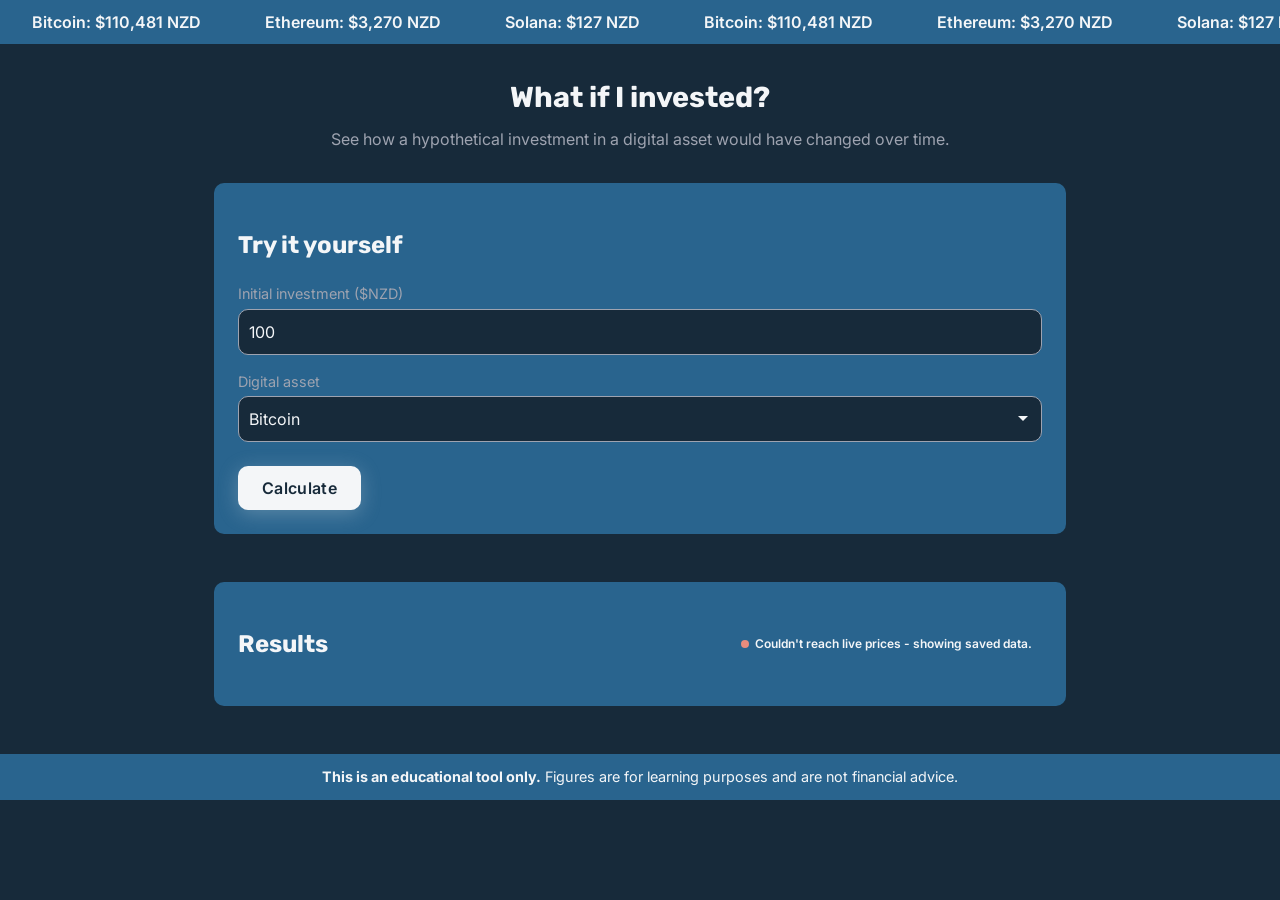
==== calculator.html @ bf54934c "Added landing page, animated background, split status message, spacing/gap fixes" ====
<!DOCTYPE html>
<html lang="en">
  <head>
    <meta charset="UTF-8" />
    <!-- This makes the page render properly on mobile widths instead of zoomed-out desktop view -->
    <meta name="viewport" content="width=device-width, initial-scale=1.0" />
    <title>What if I invested?</title>

    <!-- Preconnect makes the Google Fonts request faster -->
    <link rel="preconnect" href="https://fonts.googleapis.com">
    <link rel="preconnect" href="https://fonts.gstatic.com" crossorigin>
    <!-- Loads Inter (body text) and Rubik (headings) -->
    <link href="https://fonts.googleapis.com/css2?family=Inter:wght@400;500;600&family=Rubik:wght@500;700&display=swap" rel="stylesheet">

    <link rel="stylesheet" href="./style.css" />
  </head>

  <body>
    <div class="price-ticker" aria-hidden="true">
  <div class="ticker-track" id="ticker-track"></div>
</div>
    

    <header class="site-header">
      <h1>What if I invested?</h1>
      <p class="subtitle">See how a hypothetical investment in a digital asset would have changed over time.</p>
    </header>


    <main id="app">
      <!-- Input panel: investment amount and asset selector -->
      <section class="input-panel" aria-labelledby="input-heading">
        <h2 id="input-heading">Try it yourself</h2>
        <form id="investment-form">
          <div class="field">
            <label for="amount">Initial investment ($NZD)</label>
            <input type="number" id="amount" name="amount" min="1" step="1" value="100" required />
          </div>
          <div class="field">
            <label for="asset">Digital asset</label>
            <!-- This is filled in automatically by script.js -->
            <select id="asset" name="asset" required>
              <option value="" disabled selected>Select an asset</option>
            </select>
          </div>
          <button type="submit" class="calculate-btn">Calculate</button>
        </form>
      </section>

      <!-- aria-live means screen readers announce this when it changes (loading/error states) -->
      <p id="status-message" class="status-message" aria-live="polite"></p>

      <!-- Result cards get injected here by script.js -->
      <section class="results-dashboard" aria-labelledby="results-heading">
  <div class="results-header">
    <h2 id="results-heading">Results</h2>
    <p id="data-status-badge" class="status-badge" aria-live="polite"></p>
  </div>
  <div class="cards" id="results-cards"></div>
    </section>
    </main>

<!-- Disclaimer banner - covers the ethical messaging implication (not financial advice) -->
    <div class="disclaimer" role="note">
      <p><strong>This is an educational tool only.</strong> Figures are for learning purposes and are not financial advice.</p>
    </div>


    <!-- defer means this runs after the HTML has fully loaded -->
    <script src="./script.js" defer></script>
  </body>
</html>
---- style.css ----
/* Custom properties - this is one of the two advanced techniques */
:root {
  --bg-page: #172A3A;     /* deep space blue background for the page */
  --bg-card: #29648E;    /* lighter baltic blue for cards, to make them stand out */
  --text-main: #f4f6f8; /* platinum for main text, to reduce eye strain */
  --text-muted: #9EA3B0; /* cool steel */
  --accent: #f4f6f8; /* platinum for accent, to make it pop against the dark background */
  --accent-hover: #3D7BA5; /* cool steel for hover state, to make it pop against the dark background */
  --radius: 10px;
  --spacing: 8px;
  --positive: #7FD98A; /* green for gains */
  --negative: #E88C7D; /* red for losses, but also avoids clashing with the warm colour palette */
}

* { box-sizing: border-box; } /* this makes the padding not ruin the element's width */

body {
  margin: 0;
  background: var(--bg-page);
  color: var(--text-main);
  font-family: "Inter", system-ui, sans-serif;
  line-height: 1.5;
}

h1, h2, h3, .card-title {
  font-family: "Rubik", "Inter", sans-serif; /* headings use the display font */
}

.disclaimer {
  background: var(--bg-card);
  color: var(--text-main);
  text-align: center;
  padding: calc(var(--spacing) * 1.5);
  font-size: 0.9rem;
}
.disclaimer p { margin: 0; }

.site-header {
  padding: calc(var(--spacing) * 4) calc(var(--spacing) * 3);
  text-align: center;
}
.site-header h1 { margin: 0 0 var(--spacing) 0; font-size: 1.8rem; }
.subtitle { color: var(--text-muted); margin: 0; }


.landing {
  position: relative;
  overflow: hidden;
  min-height: 100vh;
  max-width: none;
  margin: 0;
  display: flex;
  flex-direction: column;
  align-items: center;
  justify-content: center;
  text-align: center;
  gap: calc(var(--spacing) * 1);
  padding: calc(var(--spacing) * 3);
}

.landing::before {
  content: "";
  position: absolute;
  inset: -20%;
  background:
  radial-gradient(circle at 20% 30%, var(--bg-card) 0%, transparent 45%),
  radial-gradient(circle at 80% 70%, var(--accent-hover) 0%, transparent 45%);
  opacity: 0.5;
  animation: drift 14s ease-in-out infinite alternate;
  z-index: 0;
}


.landing h1,
.landing .subtitle,
.landing .calculate-btn {
  position: relative;
  z-index: 1; /* keeps the content above the animated background */
}

@keyframes drift {
  from { transform: translate(-4%, -3%) scale(1); }
  to { transform: translate(4%, 3%) scale(1.12); }
}


@media (prefers-reduced-motion: reduce) {
  .landing::before { animation: none; }
}


.landing .subtitle {
  max-width: 500px;
  margin: 0;
}


.price-ticker {
  width: 100%;
  overflow: hidden;
  background: var(--bg-card);
  padding: calc(var(--spacing) * 1.25) 0;
  min-height: 44px;
}

.ticker-track {
  display: inline-flex;
  white-space: nowrap;
  animation: ticker-scroll 18s linear infinite;
  will-change: transform;
}

.ticker-item {
  flex-shrink: 0;
  padding: 0 calc(var(--spacing) * 4);
  font-weight: 600;
  color: var(--text-main);
}
@keyframes ticker-scroll {
  from { transform: translateX(0); }
  to { transform: translateX(-33.333%); }
}

/* Respects users who've asked their OS/browser to reduce motion */
@media (prefers-reduced-motion: reduce) {
  .ticker-track { animation: none; }
}

/* The interface will be displayed as a column by default */
main {
  display: flex;
  flex-direction: column;
  gap: calc(var(--spacing) * 3);
  padding: 0 calc(var(--spacing) * 3) calc(var(--spacing) * 6);
  max-width: 900px;
  margin: 0 auto;
}

.input-panel, .results-dashboard {
  background: var(--bg-card);
  border-radius: var(--radius);
  padding: calc(var(--spacing) * 3);
}

.field { display: flex; flex-direction: column; gap: 4px; margin-bottom: calc(var(--spacing) * 2); }
label { font-size: 0.9rem; color: var(--text-muted); }

input, select, button {
  font-family: "Inter", sans-serif;
  font-size: 1rem;
  padding: calc(var(--spacing) * 1.5) calc(var(--spacing) * 1.25); /* more vertical padding */
  min-height: 44px; /* ensures touch target meets the accessibility minimum of 44px */
  border-radius: var(--radius);
  border: 1px solid var(--text-muted);
  background: var(--bg-page);
  color: var(--text-main);
}

select {
  appearance: none;
  -webkit-appearance: none;
  background-image: url("data:image/svg+xml,%3Csvg xmlns='http://www.w3.org/2000/svg' width='12' height='8' viewBox='0 0 12 8'%3E%3Cpath fill='%23f4f6f8' d='M1 1l5 5 5-5'/%3E%3C/svg%3E");
  background-repeat: no-repeat;
  background-position: right calc(var(--spacing) * 1.5) center;
  padding-right: calc(var(--spacing) * 4); /* room for the arrow */
  cursor: pointer;
  transition: border-color 0.2s ease, box-shadow 0.2s ease;
}

select:hover {
  border-color: var(--accent);
}


button {
  background: var(--accent);
  color: var(--bg-page);
  border: none;
  cursor: pointer;
  font-weight: 600;
  transition: background 0.2s ease;
}


button:hover {
  background: var(--accent-hover);
}


.calculate-btn {
  background-color: var(--accent);
  color: var(--bg-page);
  border: none;
  padding: calc(var(--spacing) * 1.5) calc(var(--spacing) * 3);
  min-height: 44px;
  margin-top: calc(var(--spacing) * 1); /* small gap so the hover lift has room */
  border-radius: var(--radius);
  font-family: "Inter", sans-serif;
  font-weight: 600;
  font-size: 1rem;
  letter-spacing: 0.02em;
  cursor: pointer;
  box-shadow: 0 4px 20px rgba(244, 246, 248, 0.25);
  transition: transform 0.2s ease, box-shadow 0.2s ease, background-color 0.2s ease;
  display: inline-block;
  text-decoration: none;
}

.calculate-btn:hover {
  background-color: var(--accent-hover);
  color: var(--text-main);
  transform: translateY(-2px);
  box-shadow: 0 8px 28px rgba(244, 246, 248, 0.35);
}

.calculate-btn:active {
  transform: translateY(0);
  box-shadow: 0 2px 10px rgba(244, 246, 248, 0.2);
}

/* Visible focus indicator for keyboard users - demonstrating accessibility */
input:focus-visible,
select:focus-visible,
button:focus-visible {
  outline: 3px solid var(--accent);
  outline-offset: 2px;
  border-radius: var(--radius);
}


.status-message { min-height: 0; margin: 0;color: var(--text-muted); }

.results-header {
  display: flex;
  align-items: center;
  justify-content: space-between;
  flex-wrap: wrap;
  gap: calc(var(--spacing) * 0.5);
}

.status-badge {
  display: inline-flex;
  align-items: center;
  gap: 6px;
  font-size: 0.75rem;
  font-weight: 600;
  color: var(--text-main);
  padding: 4px 10px;
  border-radius: calc(var(--radius) / 2);
  margin: 0;
}

.status-badge::before {
  content: "";
  width: 8px;
  height: 8px;
  border-radius: 50%;
  background: var(--text-muted);
  flex-shrink: 0;
}

.status-badge.live::before {
  background: var(--accent);
}

.status-badge.fallback::before {
  background: var(--negative);
}



.card {
  background: var(--bg-page);
  color: var(--text-main);
  border-radius: var(--radius);
  padding: calc(var(--spacing) * 2.5);
  margin: calc(var(--spacing) * 1.25);
  transition: box-shadow 0.25s ease;
}

.card:hover {
  box-shadow: 0 0 0 1px var(--accent), 0 10px 30px rgba(244, 246, 248, 0.25);
}


.card p { margin: 4px 0; }

/* colour codes gain vs loss, based on user feedback that the plain text didn't stand out enough */
.positive { color: var(--positive); font-weight: 600; }
.negative { color: var(--negative); font-weight: 600; }

/* For wider screens, display cards in a 3-column grid */
@media (min-width: 64rem) {
  .cards { display: grid; grid-template-columns: repeat(3, 1fr); }
}
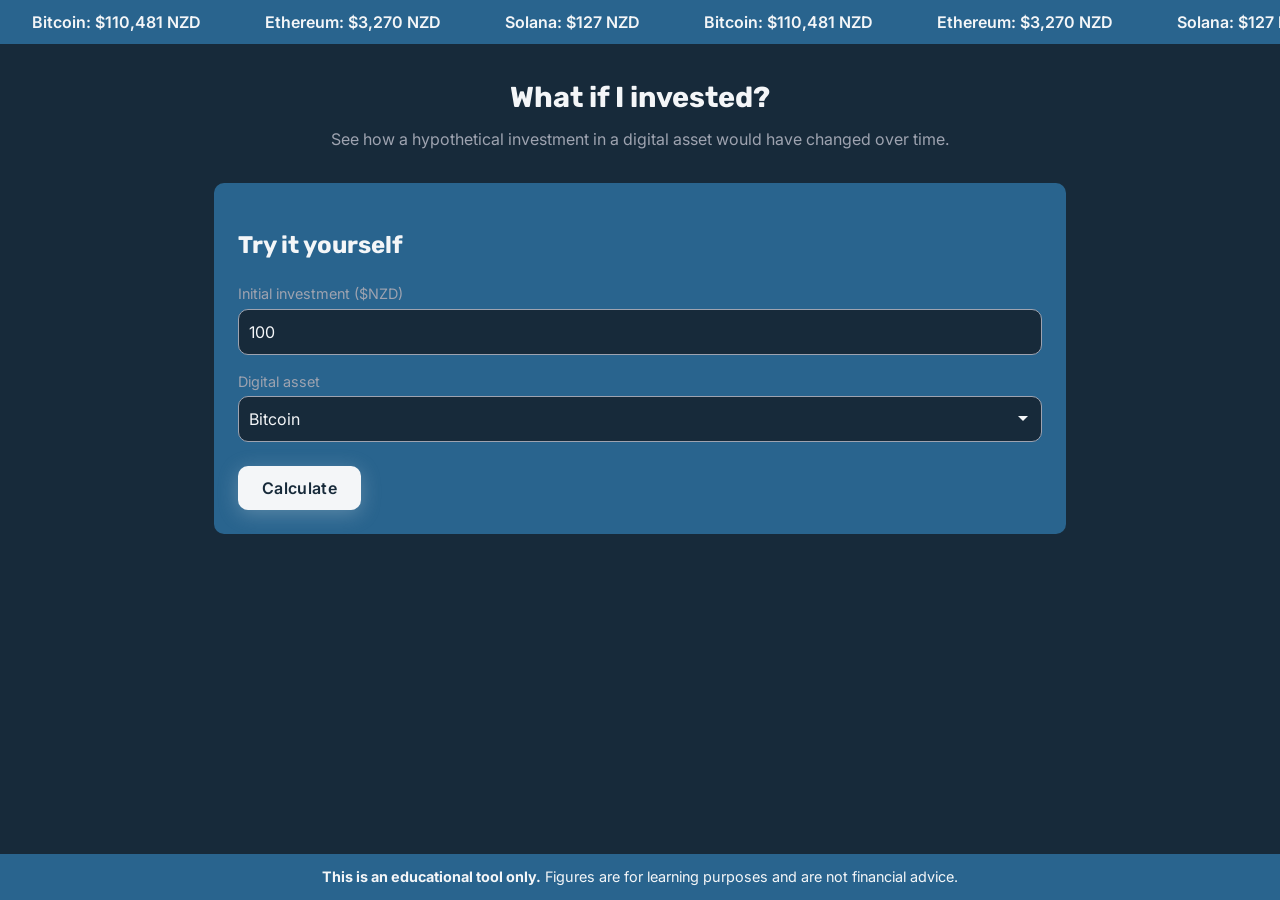
==== commit 5d7a22d2: "Add investment comparison chart, hide results until calculated, fix layout bugs" ====
--- a/calculator.html
+++ b/calculator.html
@@ -51,12 +51,15 @@
       <p id="status-message" class="status-message" aria-live="polite"></p>
 
       <!-- Result cards get injected here by script.js -->
-      <section class="results-dashboard" aria-labelledby="results-heading">
+      <section class="results-dashboard hidden" id="results-dashboard" aria-labelledby="results-heading">
   <div class="results-header">
     <h2 id="results-heading">Results</h2>
     <p id="data-status-badge" class="status-badge" aria-live="polite"></p>
   </div>
   <div class="cards" id="results-cards"></div>
+  <div class="chart-container" id="results-chart" aria-hidden="true">
+  <p class="chart-heading">Price trend (1 year ago → now)</p>
+</div>
     </section>
     </main>
 
--- a/style.css
+++ b/style.css
@@ -16,6 +16,9 @@
 
 body {
   margin: 0;
+  min-height: 100vh;
+  display: flex;
+  flex-direction: column;
   background: var(--bg-page);
   color: var(--text-main);
   font-family: "Inter", system-ui, sans-serif;
@@ -32,6 +35,7 @@
   text-align: center;
   padding: calc(var(--spacing) * 1.5);
   font-size: 0.9rem;
+  margin-top: auto;
 }
 .disclaimer p { margin: 0; }
 
@@ -132,6 +136,7 @@
   flex-direction: column;
   gap: calc(var(--spacing) * 3);
   padding: 0 calc(var(--spacing) * 3) calc(var(--spacing) * 6);
+  width: 100%;
   max-width: 900px;
   margin: 0 auto;
 }
@@ -289,6 +294,74 @@
 .positive { color: var(--positive); font-weight: 600; }
 .negative { color: var(--negative); font-weight: 600; }
 
+.chart-container {
+  margin-top: calc(var(--spacing) * 5);
+  padding: calc(var(--spacing) * 2);
+}
+
+.chart-heading {
+  font-size: 0.9rem;
+  color: var(--text-main);
+  margin: 0 0 calc(var(--spacing) * 3) 0;
+}
+
+.chart-bars {
+  display: flex;
+  align-items: flex-end;
+  gap: calc(var(--spacing) * 3);
+  height: 160px;
+}
+
+.chart-bar-wrap {
+  flex: 1;
+  display: flex;
+  flex-direction: column;
+  align-items: center;
+  height: 100%;
+  justify-content: flex-end;
+}
+
+.chart-bar-value {
+  font-size: 1rem;
+  font-weight: 700;
+  color: var(--text-main);
+  margin-bottom: calc(var(--spacing) * 1);
+  letter-spacing: 0.01em;
+}
+
+.chart-bar {
+  width: 100%;
+  border-radius: var(--radius) var(--radius) 0 0;
+  min-height: 4px;
+  transition: height 0.6s cubic-bezier(0.22, 1, 0.36, 1);
+  position: relative;
+  overflow: hidden;
+  background: var(--accent-hover); /* muted blue for past timeframes */
+}
+
+.chart-bar::after {
+  content: "";
+  position: absolute;
+  inset: 0;
+  background: linear-gradient(180deg, rgba(244, 246, 248, 0.25), transparent 60%);
+}
+
+.chart-bar.now {
+  background: var(--accent); /* bright highlight for the "Now" bar */
+}
+
+.chart-bar-label {
+  font-size: 0.85rem;
+  font-weight: 600;
+  color: var(--text-main);
+  margin-top: calc(var(--spacing) * 1);
+}
+
+.hidden {
+  display: none;
+}
+
+
 /* For wider screens, display cards in a 3-column grid */
 @media (min-width: 64rem) {
   .cards { display: grid; grid-template-columns: repeat(3, 1fr); }
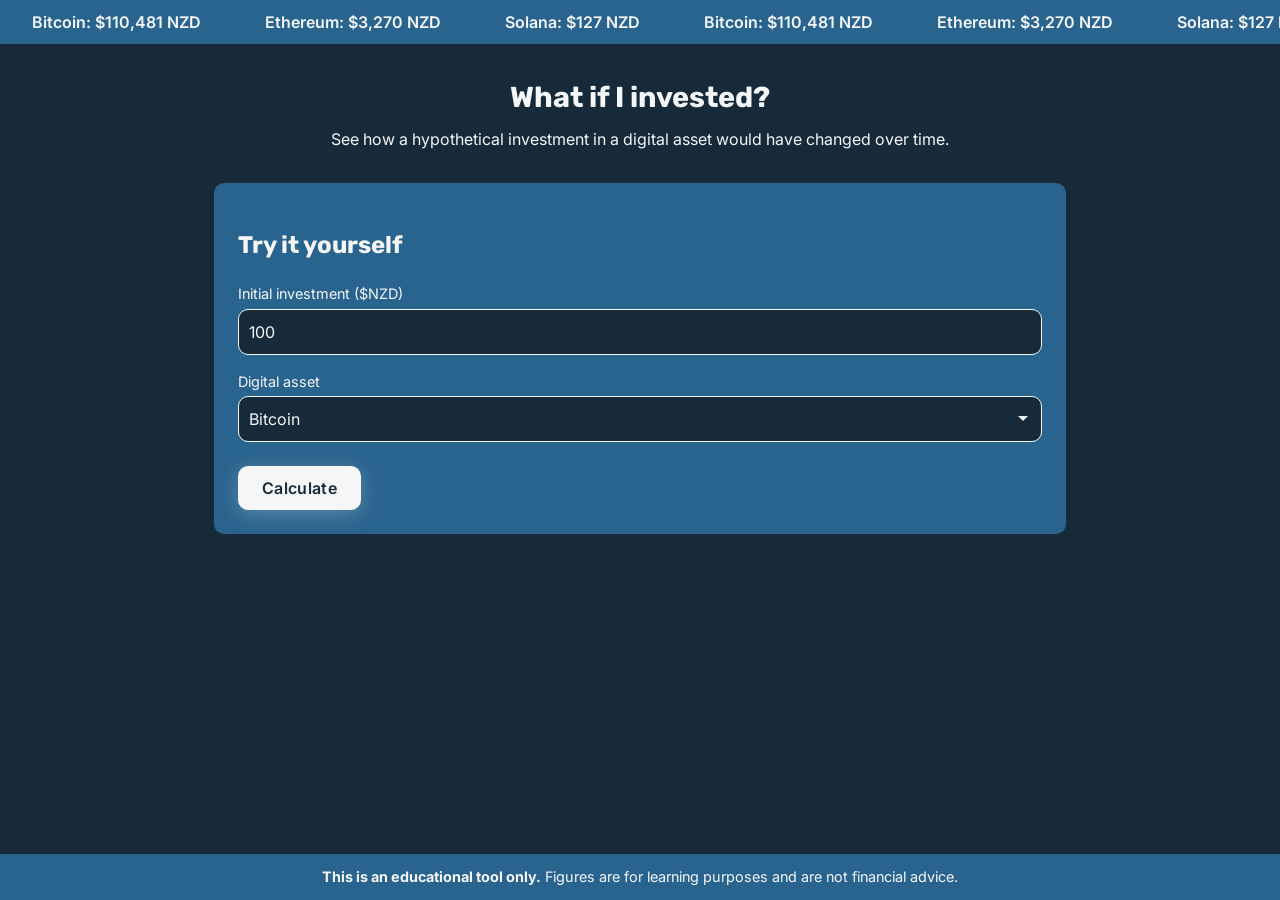
==== commit 0bfa2734: "Fix accessibility gap: announce results to screen readers after Calculate button is clicked" ====
--- a/calculator.html
+++ b/calculator.html
@@ -50,6 +50,9 @@
       <!-- aria-live means screen readers announce this when it changes (loading/error states) -->
       <p id="status-message" class="status-message" aria-live="polite"></p>
 
+
+      <p id="calculation-announcement" class="visually-hidden" aria-live="polite"></p>
+
       <!-- Result cards get injected here by script.js -->
       <section class="results-dashboard hidden" id="results-dashboard" aria-labelledby="results-heading">
   <div class="results-header">
--- a/style.css
+++ b/style.css
@@ -44,7 +44,7 @@
   text-align: center;
 }
 .site-header h1 { margin: 0 0 var(--spacing) 0; font-size: 1.8rem; }
-.subtitle { color: var(--text-muted); margin: 0; }
+.subtitle { color: var(--text-main); margin: 0; }
 
 
 .landing {
@@ -114,6 +114,20 @@
   will-change: transform;
 }
 
+.visually-hidden {
+  position: absolute;
+  width: 1px;
+  height: 1px;
+  padding: 0;
+  margin: -1px;
+  overflow: hidden;
+  clip: rect(0, 0, 0, 0);
+  white-space: nowrap;
+  border: 0;
+}
+
+
+
 .ticker-item {
   flex-shrink: 0;
   padding: 0 calc(var(--spacing) * 4);
@@ -148,7 +162,7 @@
 }
 
 .field { display: flex; flex-direction: column; gap: 4px; margin-bottom: calc(var(--spacing) * 2); }
-label { font-size: 0.9rem; color: var(--text-muted); }
+label { font-size: 0.9rem; color: var(--text-main); }
 
 input, select, button {
   font-family: "Inter", sans-serif;
@@ -156,7 +170,7 @@
   padding: calc(var(--spacing) * 1.5) calc(var(--spacing) * 1.25); /* more vertical padding */
   min-height: 44px; /* ensures touch target meets the accessibility minimum of 44px */
   border-radius: var(--radius);
-  border: 1px solid var(--text-muted);
+  border: 1px solid var(--text-main);
   background: var(--bg-page);
   color: var(--text-main);
 }
@@ -233,7 +247,7 @@
 }
 
 
-.status-message { min-height: 0; margin: 0;color: var(--text-muted); }
+.status-message { min-height: 0; margin: 0;color: var(--text-main); }
 
 .results-header {
   display: flex;
@@ -260,7 +274,7 @@
   width: 8px;
   height: 8px;
   border-radius: 50%;
-  background: var(--text-muted);
+  background: var(--text-main);
   flex-shrink: 0;
 }
 
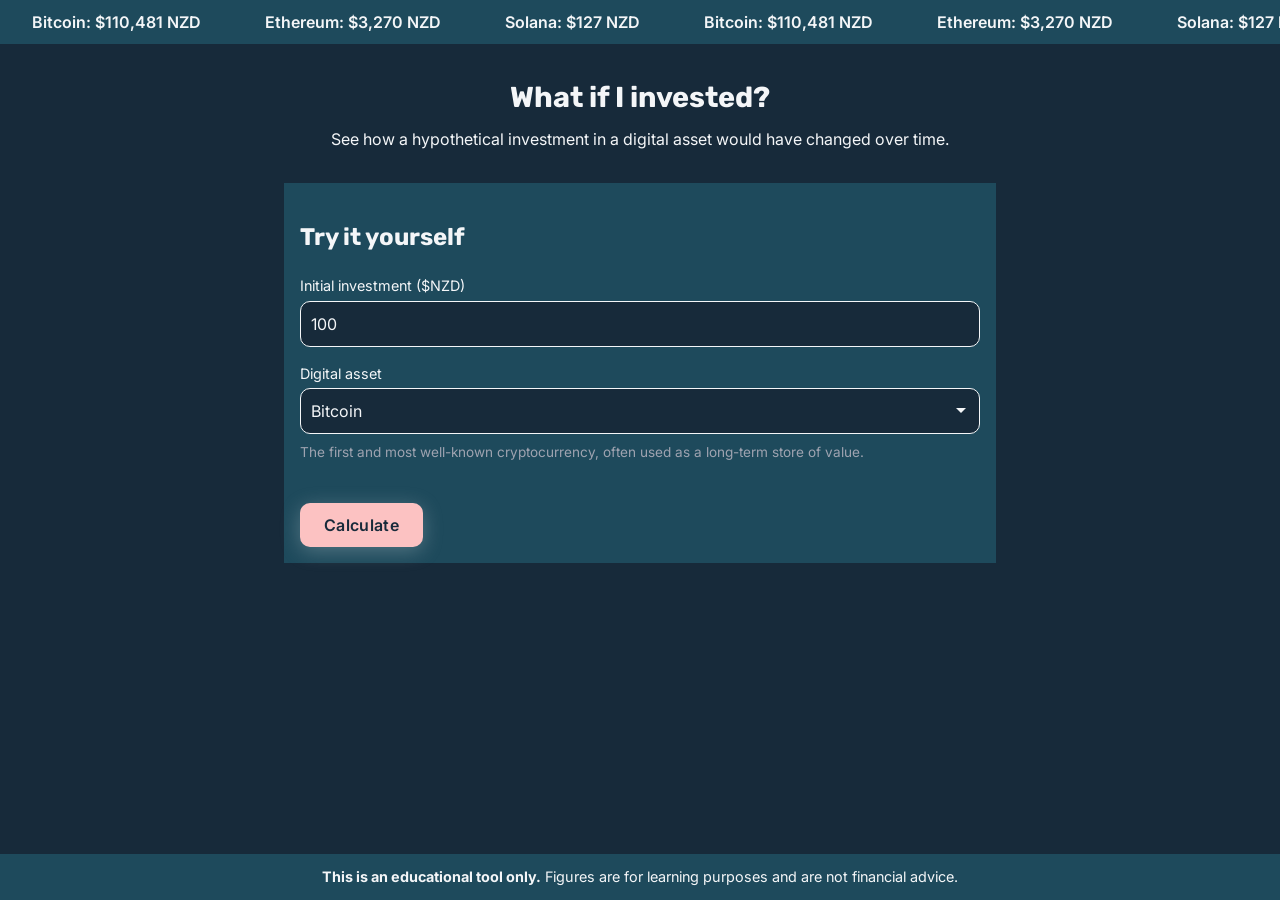
==== commit 2464fc00: "Refine colour palette, add asset descriptions and dated card titles, reduce corner rounding, add liv" ====
--- a/calculator.html
+++ b/calculator.html
@@ -9,8 +9,9 @@
     <!-- Preconnect makes the Google Fonts request faster -->
     <link rel="preconnect" href="https://fonts.googleapis.com">
     <link rel="preconnect" href="https://fonts.gstatic.com" crossorigin>
-    <!-- Loads Inter (body text) and Rubik (headings) -->
+    <!-- Loads Inter (for the body text) and Rubik (for the headings) -->
     <link href="https://fonts.googleapis.com/css2?family=Inter:wght@400;500;600&family=Rubik:wght@500;700&display=swap" rel="stylesheet">
+    <link rel="icon" href="data:,">
 
     <link rel="stylesheet" href="./style.css" />
   </head>
@@ -42,6 +43,7 @@
             <select id="asset" name="asset" required>
               <option value="" disabled selected>Select an asset</option>
             </select>
+            <p id="asset-description" class="asset-description" aria-live="polite"></p>
           </div>
           <button type="submit" class="calculate-btn">Calculate</button>
         </form>
@@ -62,11 +64,14 @@
   <div class="cards" id="results-cards"></div>
   <div class="chart-container" id="results-chart" aria-hidden="true">
   <p class="chart-heading">Price trend (1 year ago → now)</p>
+  <div class="tradingview-widget-container">
+      <div id="tradingview-chart"></div>
+  </div>
 </div>
     </section>
     </main>
 
-<!-- Disclaimer banner - covers the ethical messaging implication (not financial advice) -->
+<!-- Disclaimer banner which covers the ethical messaging implication (figures are not financial advice) -->
     <div class="disclaimer" role="note">
       <p><strong>This is an educational tool only.</strong> Figures are for learning purposes and are not financial advice.</p>
     </div>
@@ -74,5 +79,6 @@
 
     <!-- defer means this runs after the HTML has fully loaded -->
     <script src="./script.js" defer></script>
+    <script src="https://s3.tradingview.com/tv.js" defer></script>
   </body>
 </html>
--- a/style.css
+++ b/style.css
@@ -1,15 +1,15 @@
-/* Custom properties - this is one of the two advanced techniques */
+/* Below is an example of custom properties - this is one of the two advanced techniques */
 :root {
   --bg-page: #172A3A;     /* deep space blue background for the page */
-  --bg-card: #29648E;    /* lighter baltic blue for cards, to make them stand out */
-  --text-main: #f4f6f8; /* platinum for main text, to reduce eye strain */
+  --bg-card: #1E4A5C;    /* lighter blue for cards, to make them stand out */
+  --text-main: #F4F6F8; /* platinum for main text, to reduce eye strain */
   --text-muted: #9EA3B0; /* cool steel */
-  --accent: #f4f6f8; /* platinum for accent, to make it pop against the dark background */
-  --accent-hover: #3D7BA5; /* cool steel for hover state, to make it pop against the dark background */
+  --accent: #FCC2C2; /* distint pink for branding */
+  --accent-hover: #E8a5A5; /* slightly darker pink for hover state */
   --radius: 10px;
   --spacing: 8px;
-  --positive: #7FD98A; /* green for gains */
-  --negative: #E88C7D; /* red for losses, but also avoids clashing with the warm colour palette */
+  --positive: #7FD98A; /* green colour-coding for gains */
+  --negative: #E88C7D; /* red colour-coding for losses, but also avoids clashing with the colour palette */
 }
 
 * { box-sizing: border-box; } /* this makes the padding not ruin the element's width */
@@ -139,7 +139,7 @@
   to { transform: translateX(-33.333%); }
 }
 
-/* Respects users who've asked their OS/browser to reduce motion */
+/* This respects users who have asked their OS/browser to reduce motion */
 @media (prefers-reduced-motion: reduce) {
   .ticker-track { animation: none; }
 }
@@ -157,7 +157,7 @@
 
 .input-panel, .results-dashboard {
   background: var(--bg-card);
-  border-radius: var(--radius);
+  border-radius: 0;
   padding: calc(var(--spacing) * 3);
 }
 
@@ -168,7 +168,7 @@
   font-family: "Inter", sans-serif;
   font-size: 1rem;
   padding: calc(var(--spacing) * 1.5) calc(var(--spacing) * 1.25); /* more vertical padding */
-  min-height: 44px; /* ensures touch target meets the accessibility minimum of 44px */
+  min-height: 44px; /* this makes sure the touch target meets the accessibility minimum of 44px */
   border-radius: var(--radius);
   border: 1px solid var(--text-main);
   background: var(--bg-page);
@@ -237,7 +237,7 @@
   box-shadow: 0 2px 10px rgba(244, 246, 248, 0.2);
 }
 
-/* Visible focus indicator for keyboard users - demonstrating accessibility */
+/* Visible focus indicator for keyboard users. This demonstrates accessibility */
 input:focus-visible,
 select:focus-visible,
 button:focus-visible {
@@ -291,7 +291,7 @@
 .card {
   background: var(--bg-page);
   color: var(--text-main);
-  border-radius: var(--radius);
+  border-radius: 0;
   padding: calc(var(--spacing) * 2.5);
   margin: calc(var(--spacing) * 1.25);
   transition: box-shadow 0.25s ease;
@@ -304,13 +304,26 @@
 
 .card p { margin: 4px 0; }
 
-/* colour codes gain vs loss, based on user feedback that the plain text didn't stand out enough */
+/* this is the colour-coding for gain vs loss, based on user feedback that the plain text didn't stand out enough */
 .positive { color: var(--positive); font-weight: 600; }
 .negative { color: var(--negative); font-weight: 600; }
+
+.asset-description {
+  font-size: 0.85rem;
+  color: var(--text-muted);
+  margin-top: 4px;
+  margin-bottom: calc(var(--spacing) * 2);
+}
+
 
 .chart-container {
   margin-top: calc(var(--spacing) * 5);
   padding: calc(var(--spacing) * 2);
+}
+
+#tradingview-chart {
+  height: 400px;
+  width: 100%;
 }
 
 .chart-heading {
@@ -361,7 +374,7 @@
 }
 
 .chart-bar.now {
-  background: var(--accent); /* bright highlight for the "Now" bar */
+  background: var(--accent); /* accented highlight for the "Now" bar */
 }
 
 .chart-bar-label {
@@ -379,4 +392,28 @@
 /* For wider screens, display cards in a 3-column grid */
 @media (min-width: 64rem) {
   .cards { display: grid; grid-template-columns: repeat(3, 1fr); }
-}+}
+
+
+/* Tighten up padding and spacing on wide screens, and narrow the overall layout so it doesn't stretch too wide */
+@media (min-width: 64rem) {
+  main{
+    max-width: 760px;
+  }
+  .card {
+    padding: calc(var(--spacing) * 1.5);
+  }
+
+  .card-title {
+    font-size: 0.95rem;
+    margin-bottom: calc(var(--spacing) * 0.5);
+  }
+
+  .card p {
+    margin: 2px 0;
+  }
+
+  .input-panel, .results-dashboard {
+    padding: calc(var(--spacing) * 2);
+  }
+}
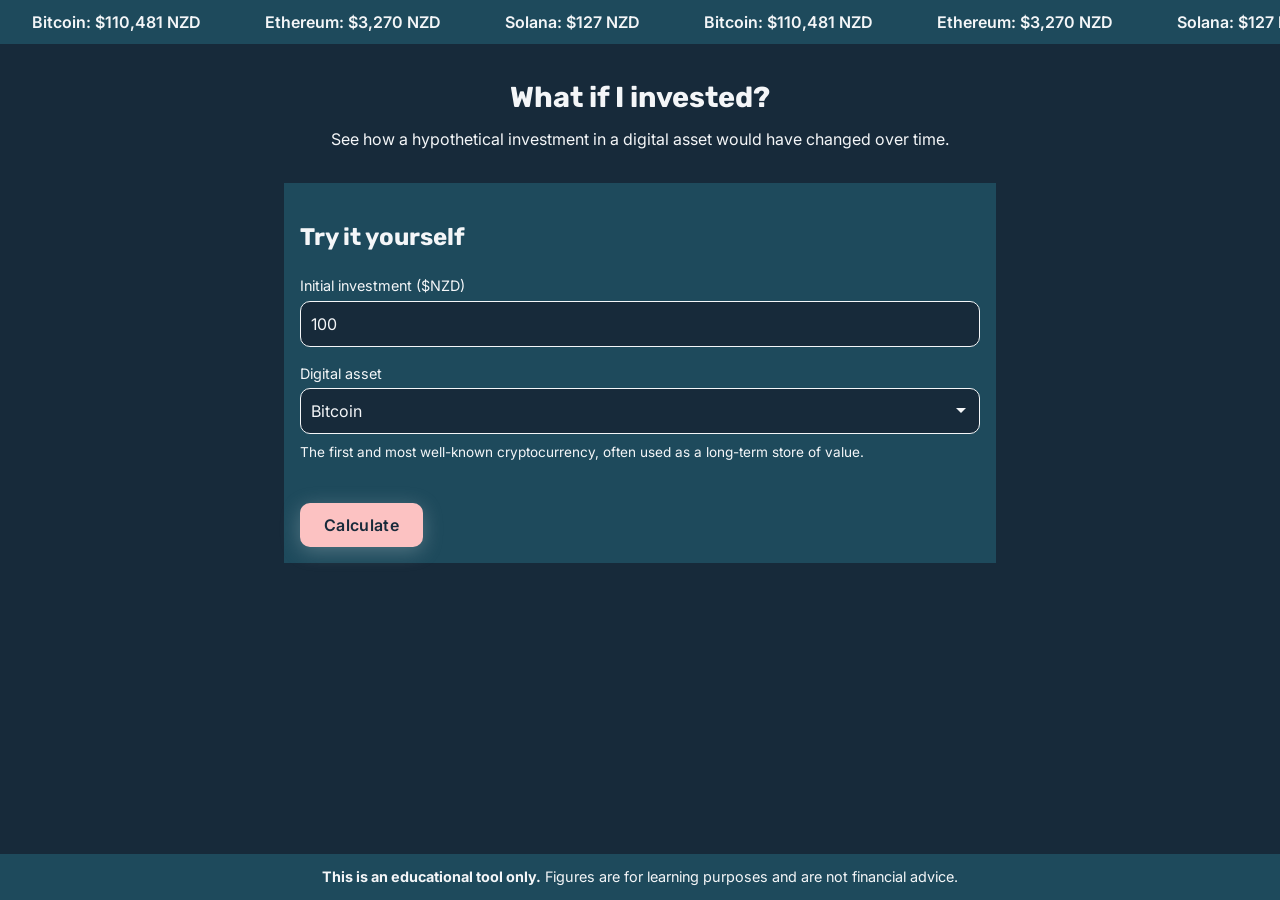
==== commit 8c7cb4df: "Fix chart containers so TradingView reloads after bar chart" ====
--- a/calculator.html
+++ b/calculator.html
@@ -63,10 +63,14 @@
   </div>
   <div class="cards" id="results-cards"></div>
   <div class="chart-container" id="results-chart" aria-hidden="true">
-  <p class="chart-heading">Price trend (1 year ago → now)</p>
-  <div class="tradingview-widget-container">
+    <div id="tradingview-wrap" class="tradingview-widget-container">
+      <p class="chart-heading">Price history (real market data)</p>
       <div id="tradingview-chart"></div>
+      </div>
+      <div id="bar-chart"></div>
+    </div>
   </div>
+
 </div>
     </section>
     </main>
--- a/style.css
+++ b/style.css
@@ -227,7 +227,6 @@
 
 .calculate-btn:hover {
   background-color: var(--accent-hover);
-  color: var(--text-main);
   transform: translateY(-2px);
   box-shadow: 0 8px 28px rgba(244, 246, 248, 0.35);
 }
@@ -310,7 +309,7 @@
 
 .asset-description {
   font-size: 0.85rem;
-  color: var(--text-muted);
+  color: var(--text-main);
   margin-top: 4px;
   margin-bottom: calc(var(--spacing) * 2);
 }
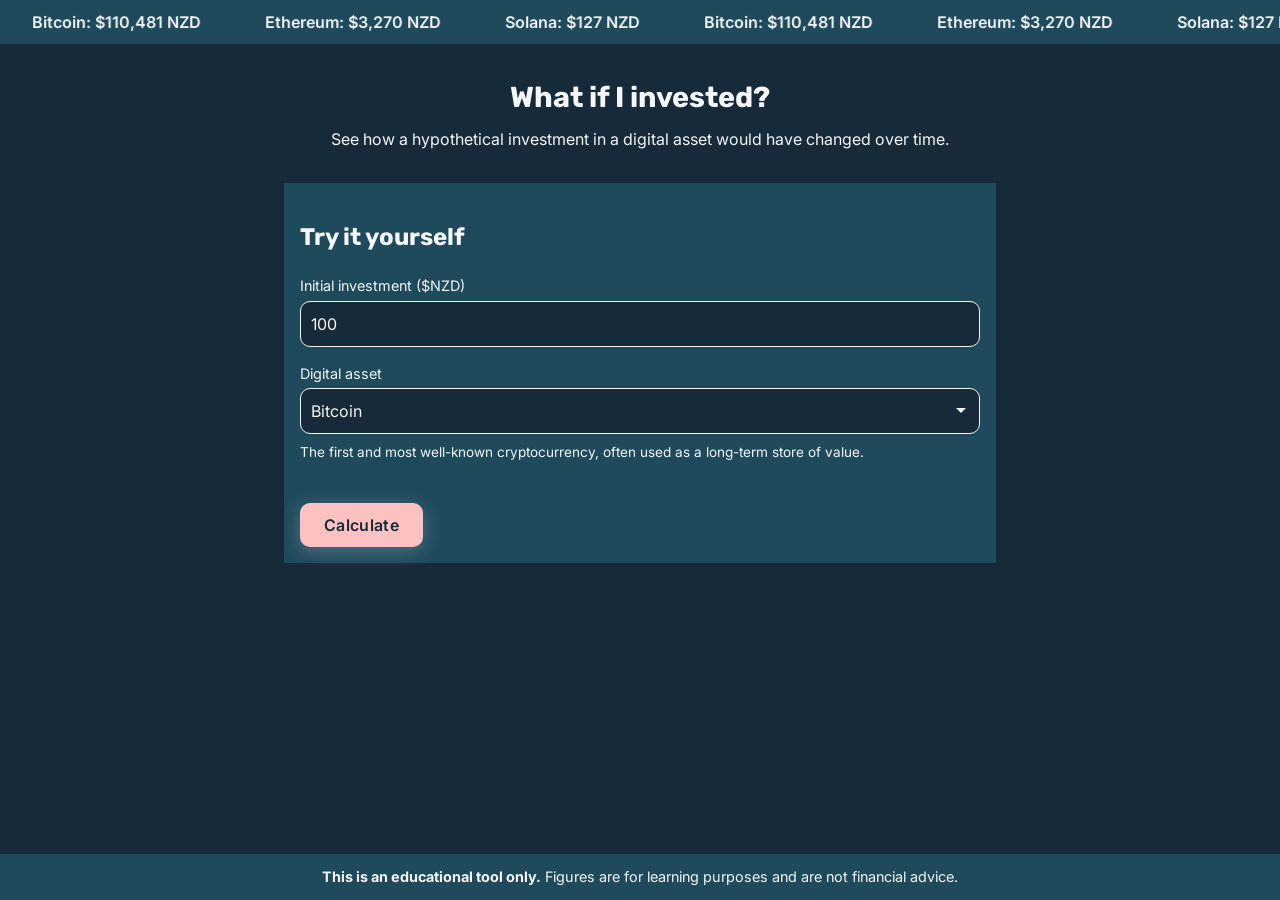
==== commit 1f9081d5: "Remove stray closing div tags found by HTML validator" ====
--- a/calculator.html
+++ b/calculator.html
@@ -61,6 +61,7 @@
     <h2 id="results-heading">Results</h2>
     <p id="data-status-badge" class="status-badge" aria-live="polite"></p>
   </div>
+  <p class="results-note" role="note">Hypothetical results for learning only. Not financial advice.</p>
   <div class="cards" id="results-cards"></div>
   <div class="chart-container" id="results-chart" aria-hidden="true">
     <div id="tradingview-wrap" class="tradingview-widget-container">
@@ -69,9 +70,7 @@
       </div>
       <div id="bar-chart"></div>
     </div>
-  </div>
 
-</div>
     </section>
     </main>
 
@@ -85,4 +84,4 @@
     <script src="./script.js" defer></script>
     <script src="https://s3.tradingview.com/tv.js" defer></script>
   </body>
-</html>+</html> 
--- a/style.css
+++ b/style.css
@@ -383,6 +383,12 @@
   margin-top: calc(var(--spacing) * 1);
 }
 
+.results-note {
+  font-size: 0.85rem;
+  color: var(--text-main);
+  margin: var(--spacing) 0 calc(var(--spacing) * 2) 0;
+}
+
 .hidden {
   display: none;
 }
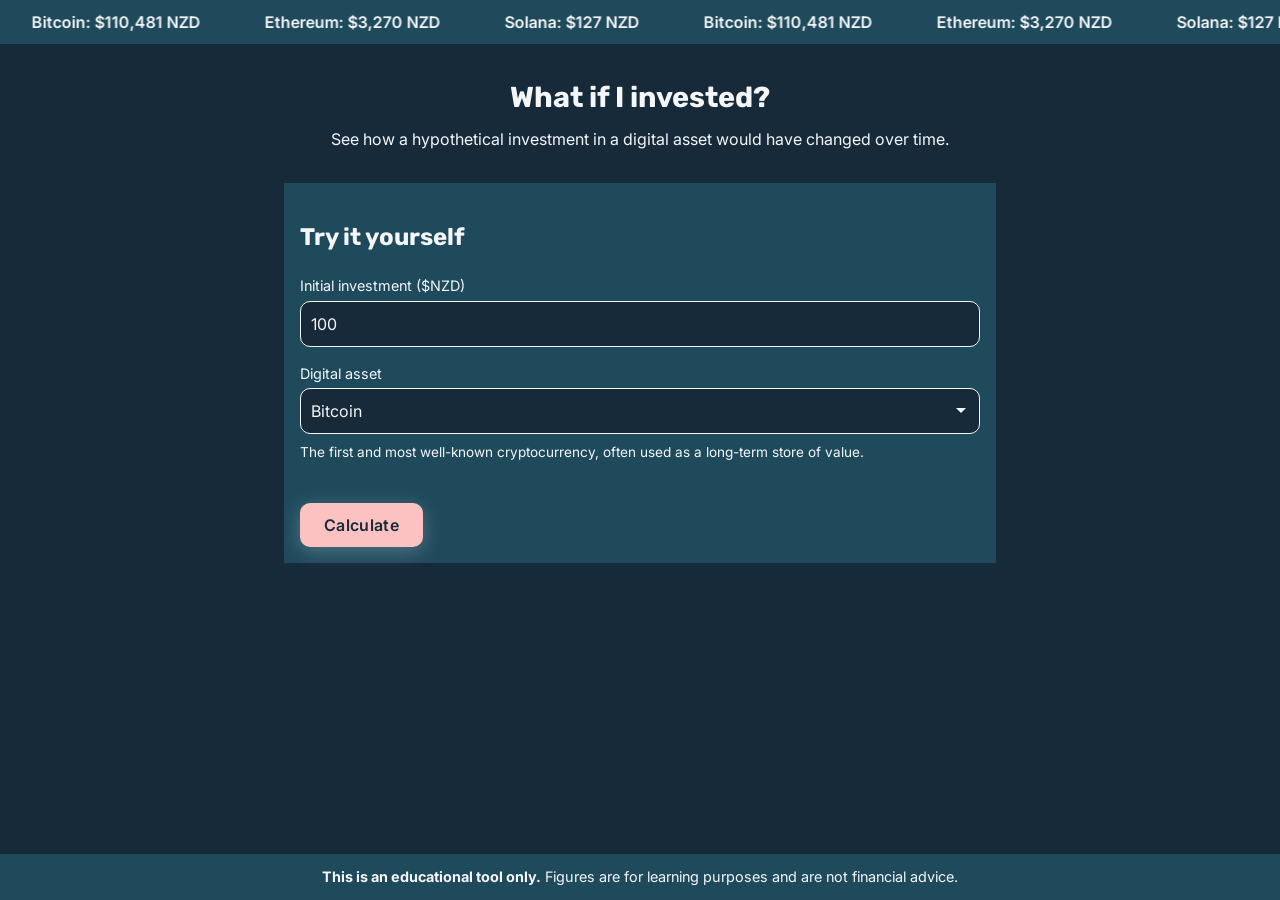
==== commit 422e82cf: "Add loading state to Calculate button based on tester feedback" ====
--- a/calculator.html
+++ b/calculator.html
@@ -45,7 +45,7 @@
             </select>
             <p id="asset-description" class="asset-description" aria-live="polite"></p>
           </div>
-          <button type="submit" class="calculate-btn">Calculate</button>
+          <button type="submit" class="calculate-btn" id="calculate-btn">Calculate</button>
         </form>
       </section>
 
--- a/style.css
+++ b/style.css
@@ -231,6 +231,12 @@
   box-shadow: 0 8px 28px rgba(244, 246, 248, 0.35);
 }
 
+.calculate-btn:disabled {
+  opacity: 0.7;
+  cursor: not-allowed;
+  transform: none;
+}
+
 .calculate-btn:active {
   transform: translateY(0);
   box-shadow: 0 2px 10px rgba(244, 246, 248, 0.2);
